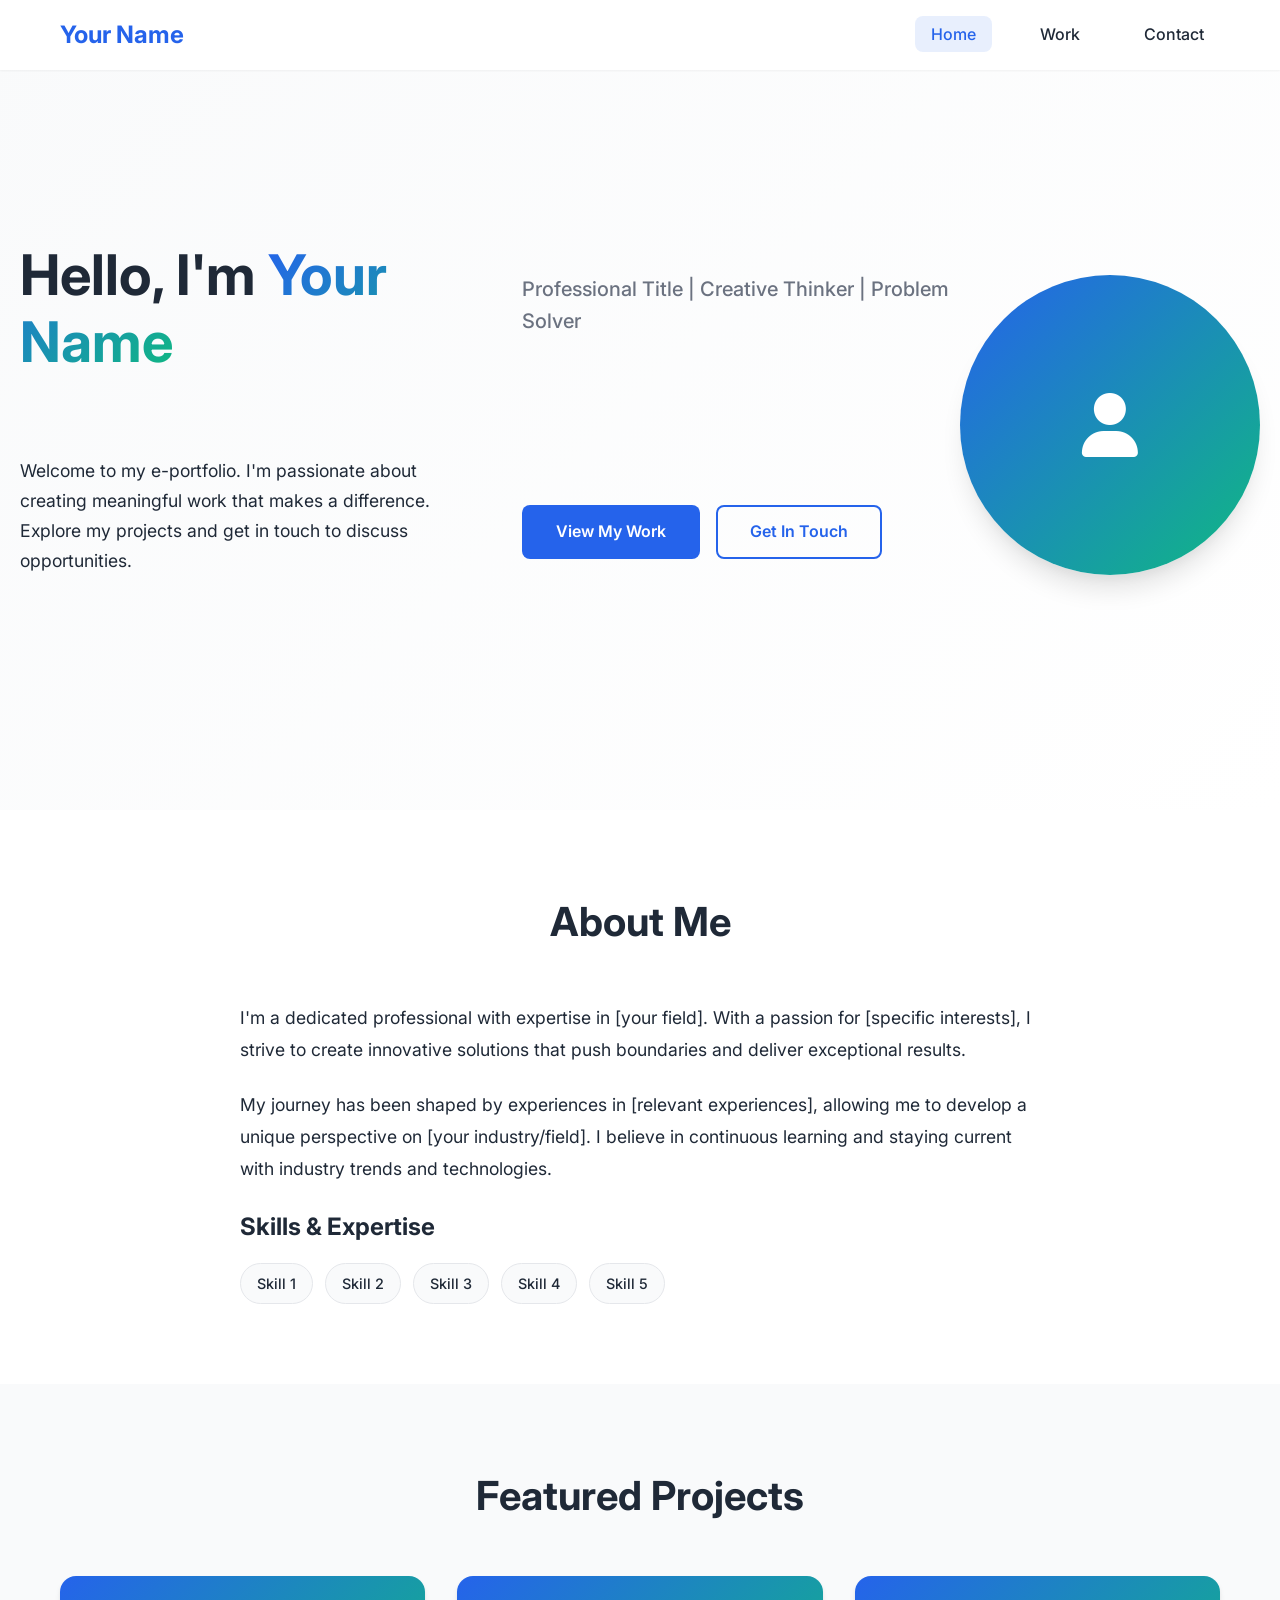
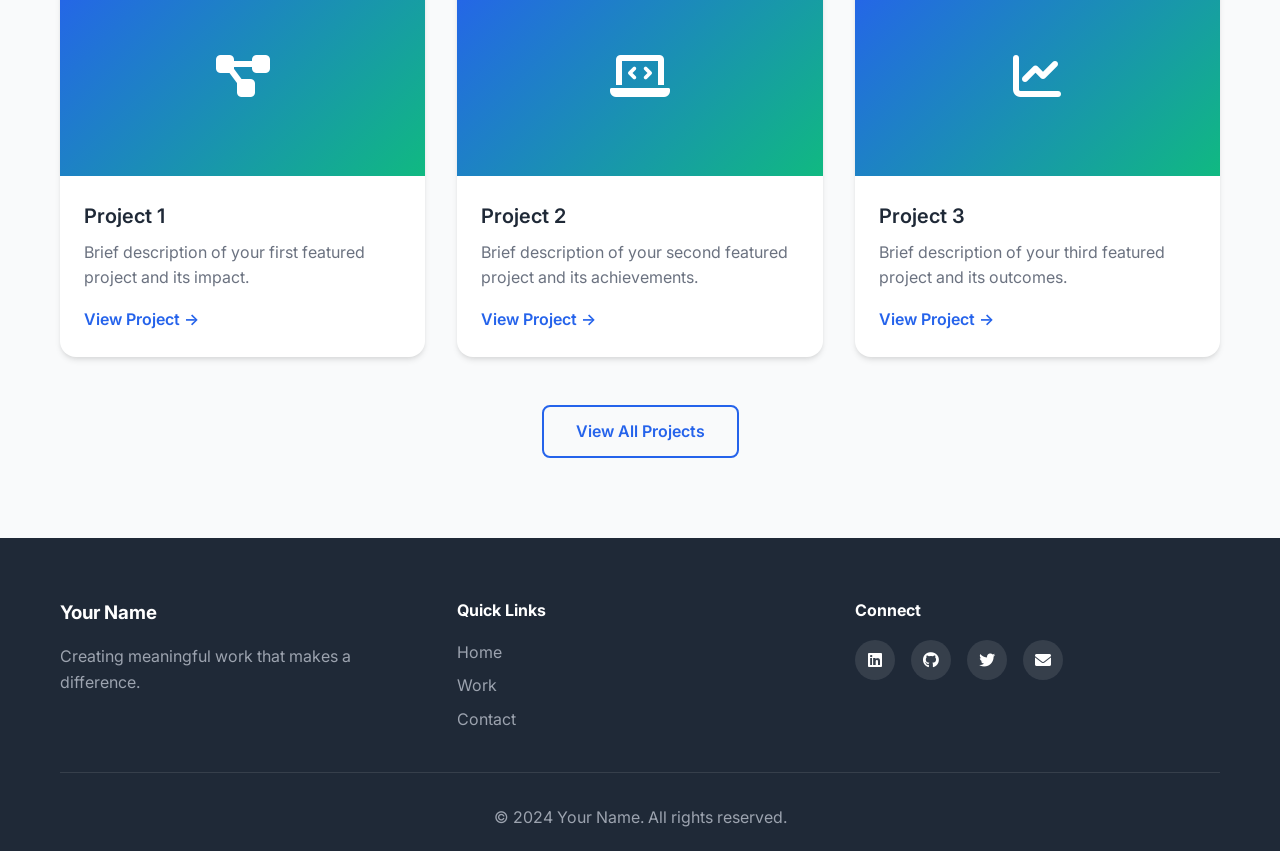
==== index.html @ 2f896cfc "Init commit" ====
<!DOCTYPE html>
<html lang="en">
<head>
    <meta charset="UTF-8">
    <meta name="viewport" content="width=device-width, initial-scale=1.0">
    <title>Your Name - E-Portfolio</title>
    <link rel="stylesheet" href="styles.css">
    <link href="https://fonts.googleapis.com/css2?family=Inter:wght@300;400;500;600;700&display=swap" rel="stylesheet">
    <link rel="stylesheet" href="https://cdnjs.cloudflare.com/ajax/libs/font-awesome/6.0.0/css/all.min.css">
</head>
<body>
    <nav class="navbar">
        <div class="nav-container">
            <div class="nav-logo">
                <a href="index.html">Your Name</a>
            </div>
            <ul class="nav-menu">
                <li class="nav-item">
                    <a href="index.html" class="nav-link active">Home</a>
                </li>
                <li class="nav-item">
                    <a href="work.html" class="nav-link">Work</a>
                </li>
                <li class="nav-item">
                    <a href="contact.html" class="nav-link">Contact</a>
                </li>
            </ul>
            <div class="nav-toggle">
                <span class="bar"></span>
                <span class="bar"></span>
                <span class="bar"></span>
            </div>
        </div>
    </nav>

    <main>
        <section class="hero">
            <div class="hero-content">
                <h1>Hello, I'm <span class="highlight">Your Name</span></h1>
                <p class="hero-subtitle">Professional Title | Creative Thinker | Problem Solver</p>
                <p class="hero-description">
                    Welcome to my e-portfolio. I'm passionate about creating meaningful work that makes a difference. 
                    Explore my projects and get in touch to discuss opportunities.
                </p>
                <div class="hero-buttons">
                    <a href="work.html" class="btn btn-primary">View My Work</a>
                    <a href="contact.html" class="btn btn-secondary">Get In Touch</a>
                </div>
            </div>
            <div class="hero-image">
                <div class="profile-placeholder">
                    <i class="fas fa-user"></i>
                </div>
            </div>
        </section>

        <section class="about">
            <div class="container">
                <h2>About Me</h2>
                <div class="about-content">
                    <div class="about-text">
                        <p>
                            I'm a dedicated professional with expertise in [your field]. With a passion for 
                            [specific interests], I strive to create innovative solutions that push boundaries 
                            and deliver exceptional results.
                        </p>
                        <p>
                            My journey has been shaped by experiences in [relevant experiences], allowing me 
                            to develop a unique perspective on [your industry/field]. I believe in continuous 
                            learning and staying current with industry trends and technologies.
                        </p>
                        <div class="skills">
                            <h3>Skills & Expertise</h3>
                            <div class="skill-tags">
                                <span class="skill-tag">Skill 1</span>
                                <span class="skill-tag">Skill 2</span>
                                <span class="skill-tag">Skill 3</span>
                                <span class="skill-tag">Skill 4</span>
                                <span class="skill-tag">Skill 5</span>
                            </div>
                        </div>
                    </div>
                </div>
            </div>
        </section>

        <section class="featured-work">
            <div class="container">
                <h2>Featured Projects</h2>
                <div class="work-grid">
                    <div class="work-card">
                        <div class="work-image">
                            <div class="image-placeholder">
                                <i class="fas fa-project-diagram"></i>
                            </div>
                        </div>
                        <div class="work-content">
                            <h3>Project 1</h3>
                            <p>Brief description of your first featured project and its impact.</p>
                            <a href="work/project1.html" class="read-more">View Project →</a>
                        </div>
                    </div>
                    <div class="work-card">
                        <div class="work-image">
                            <div class="image-placeholder">
                                <i class="fas fa-laptop-code"></i>
                            </div>
                        </div>
                        <div class="work-content">
                            <h3>Project 2</h3>
                            <p>Brief description of your second featured project and its achievements.</p>
                            <a href="work/project2.html" class="read-more">View Project →</a>
                        </div>
                    </div>
                    <div class="work-card">
                        <div class="work-image">
                            <div class="image-placeholder">
                                <i class="fas fa-chart-line"></i>
                            </div>
                        </div>
                        <div class="work-content">
                            <h3>Project 3</h3>
                            <p>Brief description of your third featured project and its outcomes.</p>
                            <a href="work/project3.html" class="read-more">View Project →</a>
                        </div>
                    </div>
                </div>
                <div class="view-all">
                    <a href="work.html" class="btn btn-outline">View All Projects</a>
                </div>
            </div>
        </section>
    </main>

    <footer class="footer">
        <div class="container">
            <div class="footer-content">
                <div class="footer-section">
                    <h3>Your Name</h3>
                    <p>Creating meaningful work that makes a difference.</p>
                </div>
                <div class="footer-section">
                    <h4>Quick Links</h4>
                    <ul>
                        <li><a href="index.html">Home</a></li>
                        <li><a href="work.html">Work</a></li>
                        <li><a href="contact.html">Contact</a></li>
                    </ul>
                </div>
                <div class="footer-section">
                    <h4>Connect</h4>
                    <div class="social-links">
                        <a href="#" aria-label="LinkedIn"><i class="fab fa-linkedin"></i></a>
                        <a href="#" aria-label="GitHub"><i class="fab fa-github"></i></a>
                        <a href="#" aria-label="Twitter"><i class="fab fa-twitter"></i></a>
                        <a href="#" aria-label="Email"><i class="fas fa-envelope"></i></a>
                    </div>
                </div>
            </div>
            <div class="footer-bottom">
                <p>&copy; 2024 Your Name. All rights reserved.</p>
            </div>
        </div>
    </footer>

    <script src="script.js"></script>
</body>
</html>
---- styles.css ----
/* Reset and Base Styles */
* {
    margin: 0;
    padding: 0;
    box-sizing: border-box;
}

:root {
    --primary-color: #2563eb;
    --primary-dark: #1e40af;
    --secondary-color: #10b981;
    --text-dark: #1f2937;
    --text-light: #6b7280;
    --bg-light: #f9fafb;
    --bg-white: #ffffff;
    --border-color: #e5e7eb;
    --shadow-sm: 0 1px 2px 0 rgba(0, 0, 0, 0.05);
    --shadow-md: 0 4px 6px -1px rgba(0, 0, 0, 0.1), 0 2px 4px -1px rgba(0, 0, 0, 0.06);
    --shadow-lg: 0 10px 15px -3px rgba(0, 0, 0, 0.1), 0 4px 6px -2px rgba(0, 0, 0, 0.05);
    --shadow-xl: 0 20px 25px -5px rgba(0, 0, 0, 0.1), 0 10px 10px -5px rgba(0, 0, 0, 0.04);
    --transition: all 0.3s ease;
}

body {
    font-family: 'Inter', -apple-system, BlinkMacSystemFont, 'Segoe UI', Roboto, sans-serif;
    line-height: 1.6;
    color: var(--text-dark);
    background-color: var(--bg-white);
}

.container {
    max-width: 1200px;
    margin: 0 auto;
    padding: 0 20px;
}

/* Navigation */
.navbar {
    background: var(--bg-white);
    box-shadow: var(--shadow-sm);
    position: fixed;
    top: 0;
    width: 100%;
    z-index: 1000;
    transition: var(--transition);
}

.nav-container {
    max-width: 1200px;
    margin: 0 auto;
    padding: 0 20px;
    display: flex;
    justify-content: space-between;
    align-items: center;
    height: 70px;
}

.nav-logo a {
    font-size: 1.5rem;
    font-weight: 700;
    color: var(--primary-color);
    text-decoration: none;
    transition: var(--transition);
}

.nav-logo a:hover {
    color: var(--primary-dark);
}

.nav-menu {
    display: flex;
    list-style: none;
    gap: 2rem;
}

.nav-link {
    color: var(--text-dark);
    text-decoration: none;
    font-weight: 500;
    padding: 0.5rem 1rem;
    border-radius: 0.5rem;
    transition: var(--transition);
    position: relative;
}

.nav-link:hover,
.nav-link.active {
    color: var(--primary-color);
    background: rgba(37, 99, 235, 0.1);
}

.nav-toggle {
    display: none;
    flex-direction: column;
    cursor: pointer;
}

.bar {
    width: 25px;
    height: 3px;
    background: var(--text-dark);
    margin: 3px 0;
    transition: var(--transition);
}

/* Hero Section */
.hero {
    padding: 120px 20px 80px;
    background: linear-gradient(135deg, var(--bg-light) 0%, var(--bg-white) 100%);
    min-height: 90vh;
    display: flex;
    align-items: center;
}

.hero-content {
    max-width: 1200px;
    margin: 0 auto;
    display: grid;
    grid-template-columns: 1fr 1fr;
    gap: 4rem;
    align-items: center;
}

.hero h1 {
    font-size: 3.5rem;
    font-weight: 700;
    line-height: 1.2;
    margin-bottom: 1rem;
}

.highlight {
    color: var(--primary-color);
    background: linear-gradient(135deg, var(--primary-color), var(--secondary-color));
    -webkit-background-clip: text;
    -webkit-text-fill-color: transparent;
    background-clip: text;
}

.hero-subtitle {
    font-size: 1.25rem;
    color: var(--text-light);
    margin-bottom: 1.5rem;
    font-weight: 500;
}

.hero-description {
    font-size: 1.1rem;
    color: var(--text-dark);
    margin-bottom: 2rem;
    line-height: 1.7;
}

.hero-buttons {
    display: flex;
    gap: 1rem;
    flex-wrap: wrap;
}

.hero-image {
    display: flex;
    justify-content: center;
    align-items: center;
}

.profile-placeholder {
    width: 300px;
    height: 300px;
    border-radius: 50%;
    background: linear-gradient(135deg, var(--primary-color), var(--secondary-color));
    display: flex;
    align-items: center;
    justify-content: center;
    color: white;
    font-size: 4rem;
    box-shadow: var(--shadow-xl);
}

/* Buttons */
.btn {
    display: inline-block;
    padding: 0.75rem 2rem;
    border-radius: 0.5rem;
    text-decoration: none;
    font-weight: 600;
    text-align: center;
    transition: var(--transition);
    border: 2px solid transparent;
    cursor: pointer;
    font-size: 1rem;
}

.btn-primary {
    background: var(--primary-color);
    color: white;
}

.btn-primary:hover {
    background: var(--primary-dark);
    transform: translateY(-2px);
    box-shadow: var(--shadow-lg);
}

.btn-secondary {
    background: transparent;
    color: var(--primary-color);
    border-color: var(--primary-color);
}

.btn-secondary:hover {
    background: var(--primary-color);
    color: white;
    transform: translateY(-2px);
}

.btn-outline {
    background: transparent;
    color: var(--primary-color);
    border-color: var(--primary-color);
}

.btn-outline:hover {
    background: var(--primary-color);
    color: white;
}

/* About Section */
.about {
    padding: 80px 20px;
    background: var(--bg-white);
}

.about h2 {
    font-size: 2.5rem;
    font-weight: 700;
    text-align: center;
    margin-bottom: 3rem;
    color: var(--text-dark);
}

.about-content {
    max-width: 800px;
    margin: 0 auto;
}

.about-text p {
    font-size: 1.1rem;
    line-height: 1.8;
    margin-bottom: 1.5rem;
    color: var(--text-dark);
}

.skills h3 {
    font-size: 1.5rem;
    margin-bottom: 1rem;
    color: var(--text-dark);
}

.skill-tags {
    display: flex;
    flex-wrap: wrap;
    gap: 0.75rem;
}

.skill-tag {
    background: var(--bg-light);
    color: var(--text-dark);
    padding: 0.5rem 1rem;
    border-radius: 2rem;
    font-size: 0.9rem;
    font-weight: 500;
    border: 1px solid var(--border-color);
}

/* Featured Work Section */
.featured-work {
    padding: 80px 20px;
    background: var(--bg-light);
}

.featured-work h2 {
    font-size: 2.5rem;
    font-weight: 700;
    text-align: center;
    margin-bottom: 3rem;
    color: var(--text-dark);
}

.work-grid {
    display: grid;
    grid-template-columns: repeat(auto-fit, minmax(350px, 1fr));
    gap: 2rem;
    margin-bottom: 3rem;
}

.work-card {
    background: var(--bg-white);
    border-radius: 1rem;
    overflow: hidden;
    box-shadow: var(--shadow-md);
    transition: var(--transition);
}

.work-card:hover {
    transform: translateY(-5px);
    box-shadow: var(--shadow-xl);
}

.work-image {
    height: 200px;
    background: linear-gradient(135deg, var(--primary-color), var(--secondary-color));
    display: flex;
    align-items: center;
    justify-content: center;
    color: white;
    font-size: 3rem;
}

.image-placeholder {
    display: flex;
    align-items: center;
    justify-content: center;
    width: 100%;
    height: 100%;
}

.work-content {
    padding: 1.5rem;
}

.work-content h3 {
    font-size: 1.25rem;
    font-weight: 600;
    margin-bottom: 0.5rem;
    color: var(--text-dark);
}

.work-content p {
    color: var(--text-light);
    margin-bottom: 1rem;
    line-height: 1.6;
}

.read-more {
    color: var(--primary-color);
    text-decoration: none;
    font-weight: 600;
    display: inline-flex;
    align-items: center;
    transition: var(--transition);
}

.read-more:hover {
    color: var(--primary-dark);
    transform: translateX(5px);
}

.view-all {
    text-align: center;
}

/* Page Header */
.page-header {
    padding: 120px 20px 60px;
    background: linear-gradient(135deg, var(--bg-light) 0%, var(--bg-white) 100%);
    text-align: center;
}

.page-header h1 {
    font-size: 3rem;
    font-weight: 700;
    margin-bottom: 1rem;
    color: var(--text-dark);
}

.page-header p {
    font-size: 1.25rem;
    color: var(--text-light);
    max-width: 600px;
    margin: 0 auto;
}

/* Work Filters */
.work-filters {
    padding: 40px 20px;
    background: var(--bg-white);
    border-bottom: 1px solid var(--border-color);
}

.filter-buttons {
    display: flex;
    justify-content: center;
    flex-wrap: wrap;
    gap: 1rem;
}

.filter-btn {
    background: var(--bg-light);
    color: var(--text-dark);
    border: 1px solid var(--border-color);
    padding: 0.5rem 1.5rem;
    border-radius: 2rem;
    cursor: pointer;
    transition: var(--transition);
    font-weight: 500;
}

.filter-btn:hover,
.filter-btn.active {
    background: var(--primary-color);
    color: white;
    border-color: var(--primary-color);
}

/* Work Showcase */
.work-showcase {
    padding: 60px 20px 80px;
    background: var(--bg-white);
}

.work-category {
    color: var(--primary-color);
    font-size: 0.9rem;
    font-weight: 600;
    text-transform: uppercase;
    letter-spacing: 0.05em;
    margin-bottom: 0.5rem;
}

.work-tech {
    display: flex;
    flex-wrap: wrap;
    gap: 0.5rem;
    margin: 1rem 0;
}

.tech-tag {
    background: var(--bg-light);
    color: var(--text-dark);
    padding: 0.25rem 0.75rem;
    border-radius: 0.25rem;
    font-size: 0.8rem;
    font-weight: 500;
    border: 1px solid var(--border-color);
}

/* Contact Section */
.contact-section {
    padding: 60px 20px 80px;
    background: var(--bg-light);
}

.contact-content {
    max-width: 1200px;
    margin: 0 auto;
    display: grid;
    grid-template-columns: 1fr 1fr;
    gap: 4rem;
}

.contact-info h2 {
    font-size: 2rem;
    font-weight: 700;
    margin-bottom: 1.5rem;
    color: var(--text-dark);
}

.contact-info p {
    font-size: 1.1rem;
    line-height: 1.7;
    color: var(--text-dark);
    margin-bottom: 2rem;
}

.contact-methods {
    margin-bottom: 2rem;
}

.contact-method {
    display: flex;
    align-items: center;
    gap: 1rem;
    margin-bottom: 1.5rem;
}

.contact-icon {
    width: 50px;
    height: 50px;
    background: var(--primary-color);
    color: white;
    border-radius: 50%;
    display: flex;
    align-items: center;
    justify-content: center;
    font-size: 1.2rem;
}

.contact-details h3 {
    font-size: 1.1rem;
    font-weight: 600;
    margin-bottom: 0.25rem;
    color: var(--text-dark);
}

.contact-details p {
    color: var(--text-light);
    margin: 0;
}

.response-time h3 {
    font-size: 1.1rem;
    font-weight: 600;
    margin-bottom: 0.5rem;
    color: var(--text-dark);
}

.response-time p {
    color: var(--text-light);
    margin: 0;
}

/* Contact Form */
.contact-form-container {
    background: var(--bg-white);
    padding: 2rem;
    border-radius: 1rem;
    box-shadow: var(--shadow-lg);
}

.contact-form h2 {
    font-size: 1.5rem;
    font-weight: 700;
    margin-bottom: 1.5rem;
    color: var(--text-dark);
}

.form-group {
    margin-bottom: 1.5rem;
}

.form-group label {
    display: block;
    margin-bottom: 0.5rem;
    font-weight: 500;
    color: var(--text-dark);
}

.form-group input,
.form-group textarea,
.form-group select {
    width: 100%;
    padding: 0.75rem;
    border: 1px solid var(--border-color);
    border-radius: 0.5rem;
    font-size: 1rem;
    transition: var(--transition);
    font-family: inherit;
}

.form-group input:focus,
.form-group textarea:focus,
.form-group select:focus {
    outline: none;
    border-color: var(--primary-color);
    box-shadow: 0 0 0 3px rgba(37, 99, 235, 0.1);
}

.form-group textarea {
    resize: vertical;
    min-height: 120px;
}

.checkbox-group {
    display: flex;
    align-items: center;
    gap: 0.5rem;
}

.checkbox-group input[type="checkbox"] {
    width: auto;
    margin: 0;
}

.checkbox-group label {
    margin: 0;
    font-weight: 400;
}

.form-status {
    margin-top: 1rem;
    padding: 0.75rem;
    border-radius: 0.5rem;
    display: none;
}

.form-status.success {
    background: #d1fae5;
    color: #065f46;
    border: 1px solid #10b981;
}

.form-status.error {
    background: #fee2e2;
    color: #991b1b;
    border: 1px solid #ef4444;
}

/* Footer */
.footer {
    background: var(--text-dark);
    color: white;
    padding: 60px 20px 20px;
}

.footer-content {
    max-width: 1200px;
    margin: 0 auto;
    display: grid;
    grid-template-columns: repeat(auto-fit, minmax(250px, 1fr));
    gap: 2rem;
    margin-bottom: 2rem;
}

.footer-section h3,
.footer-section h4 {
    margin-bottom: 1rem;
    color: white;
}

.footer-section p {
    color: #9ca3af;
    line-height: 1.6;
}

.footer-section ul {
    list-style: none;
}

.footer-section ul li {
    margin-bottom: 0.5rem;
}

.footer-section ul li a {
    color: #9ca3af;
    text-decoration: none;
    transition: var(--transition);
}

.footer-section ul li a:hover {
    color: white;
}

.social-links {
    display: flex;
    gap: 1rem;
}

.social-links a {
    width: 40px;
    height: 40px;
    background: rgba(255, 255, 255, 0.1);
    color: white;
    border-radius: 50%;
    display: flex;
    align-items: center;
    justify-content: center;
    text-decoration: none;
    transition: var(--transition);
}

.social-links a:hover {
    background: var(--primary-color);
    transform: translateY(-2px);
}

.footer-bottom {
    max-width: 1200px;
    margin: 0 auto;
    padding-top: 2rem;
    border-top: 1px solid rgba(255, 255, 255, 0.1);
    text-align: center;
}

.footer-bottom p {
    color: #9ca3af;
    margin: 0;
}

/* Responsive Design */
@media (max-width: 768px) {
    .nav-menu {
        position: fixed;
        left: -100%;
        top: 70px;
        flex-direction: column;
        background: var(--bg-white);
        width: 100%;
        text-align: center;
        transition: var(--transition);
        box-shadow: var(--shadow-lg);
        padding: 2rem 0;
    }

    .nav-menu.active {
        left: 0;
    }

    .nav-toggle {
        display: flex;
    }

    .hero-content {
        grid-template-columns: 1fr;
        text-align: center;
        gap: 2rem;
    }

    .hero h1 {
        font-size: 2.5rem;
    }

    .hero-buttons {
        justify-content: center;
    }

    .profile-placeholder {
        width: 250px;
        height: 250px;
        font-size: 3rem;
    }

    .contact-content {
        grid-template-columns: 1fr;
        gap: 2rem;
    }

    .work-grid {
        grid-template-columns: 1fr;
    }

    .filter-buttons {
        justify-content: flex-start;
        overflow-x: auto;
        padding-bottom: 1rem;
    }

    .page-header h1 {
        font-size: 2rem;
    }

    .about h2,
    .featured-work h2 {
        font-size: 2rem;
    }
}

@media (max-width: 480px) {
    .container {
        padding: 0 15px;
    }

    .hero {
        padding: 100px 15px 60px;
    }

    .hero h1 {
        font-size: 2rem;
    }

    .hero-subtitle {
        font-size: 1rem;
    }

    .hero-description {
        font-size: 1rem;
    }

    .page-header {
        padding: 100px 15px 40px;
    }

    .page-header h1 {
        font-size: 1.75rem;
    }

    .page-header p {
        font-size: 1rem;
    }

    .contact-form-container {
        padding: 1.5rem;
    }

    .footer {
        padding: 40px 15px 15px;
    }
}

/* Smooth scrolling */
html {
    scroll-behavior: smooth;
}

/* Loading animation */
@keyframes fadeIn {
    from {
        opacity: 0;
        transform: translateY(20px);
    }
    to {
        opacity: 1;
        transform: translateY(0);
    }
}

.fade-in {
    animation: fadeIn 0.6s ease-out;
}

/* Hidden class for filtering */
.hidden {
    display: none !important;
}

/* Project Page Styles */
.project-hero {
    padding: 120px 20px 60px;
    background: linear-gradient(135deg, var(--bg-light) 0%, var(--bg-white) 100%);
    text-align: center;
}

.breadcrumb {
    margin-bottom: 2rem;
    font-size: 0.9rem;
    color: var(--text-light);
}

.breadcrumb a {
    color: var(--primary-color);
    text-decoration: none;
}

.breadcrumb a:hover {
    color: var(--primary-dark);
}

.project-hero h1 {
    font-size: 3rem;
    font-weight: 700;
    margin-bottom: 1rem;
    color: var(--text-dark);
}

.project-subtitle {
    font-size: 1.25rem;
    color: var(--text-light);
    margin-bottom: 1.5rem;
    max-width: 800px;
    margin-left: auto;
    margin-right: auto;
}

.project-meta {
    display: flex;
    justify-content: center;
    gap: 2rem;
    flex-wrap: wrap;
}

.project-category {
    background: var(--primary-color);
    color: white;
    padding: 0.5rem 1rem;
    border-radius: 2rem;
    font-size: 0.9rem;
    font-weight: 600;
    text-transform: uppercase;
    letter-spacing: 0.05em;
}

.project-date {
    color: var(--text-light);
    font-weight: 500;
}

.project-overview {
    padding: 60px 20px 80px;
    background: var(--bg-white);
}

.project-content {
    max-width: 1200px;
    margin: 0 auto;
    display: grid;
    grid-template-columns: 2fr 1fr;
    gap: 4rem;
}

.project-main h2 {
    font-size: 2rem;
    font-weight: 700;
    margin-bottom: 1.5rem;
    color: var(--text-dark);
}

.project-main h3 {
    font-size: 1.5rem;
    font-weight: 600;
    margin-bottom: 1rem;
    color: var(--text-dark);
    margin-top: 2rem;
}

.project-main p {
    font-size: 1.1rem;
    line-height: 1.7;
    color: var(--text-dark);
    margin-bottom: 1.5rem;
}

.project-main ul {
    margin-bottom: 1.5rem;
}

.project-main li {
    font-size: 1.1rem;
    line-height: 1.7;
    color: var(--text-dark);
    margin-bottom: 0.5rem;
    margin-left: 1.5rem;
}

.project-image {
    margin: 2rem 0;
}

.project-image .image-placeholder.large {
    height: 400px;
    font-size: 4rem;
}

.project-info-card {
    background: var(--bg-light);
    padding: 1.5rem;
    border-radius: 1rem;
    margin-bottom: 2rem;
}

.project-info-card h3 {
    font-size: 1.25rem;
    font-weight: 600;
    margin-bottom: 1rem;
    color: var(--text-dark);
}

.info-item {
    margin-bottom: 0.75rem;
    font-size: 0.95rem;
    line-height: 1.6;
}

.info-item strong {
    color: var(--text-dark);
}

.tech-stack {
    margin-bottom: 2rem;
}

.tech-stack h3 {
    font-size: 1.25rem;
    font-weight: 600;
    margin-bottom: 1rem;
    color: var(--text-dark);
}

.project-links {
    margin-bottom: 2rem;
}

.project-links h3 {
    font-size: 1.25rem;
    font-weight: 600;
    margin-bottom: 1rem;
    color: var(--text-dark);
}

.project-links .btn {
    display: block;
    margin-bottom: 0.75rem;
    width: 100%;
}

.project-results {
    padding: 60px 20px 80px;
    background: var(--bg-light);
}

.project-results h2 {
    font-size: 2rem;
    font-weight: 700;
    text-align: center;
    margin-bottom: 3rem;
    color: var(--text-dark);
}

.results-grid {
    display: grid;
    grid-template-columns: repeat(auto-fit, minmax(200px, 1fr));
    gap: 2rem;
    max-width: 800px;
    margin: 0 auto;
}

.result-card {
    background: var(--bg-white);
    padding: 2rem;
    border-radius: 1rem;
    text-align: center;
    box-shadow: var(--shadow-md);
    transition: var(--transition);
}

.result-card:hover {
    transform: translateY(-5px);
    box-shadow: var(--shadow-xl);
}

.result-number {
    font-size: 2.5rem;
    font-weight: 700;
    color: var(--primary-color);
    margin-bottom: 0.5rem;
}

.result-label {
    font-size: 0.95rem;
    color: var(--text-light);
    line-height: 1.4;
}

.related-projects {
    padding: 60px 20px 80px;
    background: var(--bg-white);
}

.related-projects h2 {
    font-size: 2rem;
    font-weight: 700;
    text-align: center;
    margin-bottom: 3rem;
    color: var(--text-dark);
}

/* Responsive Design for Project Pages */
@media (max-width: 768px) {
    .project-hero h1 {
        font-size: 2rem;
    }
    
    .project-subtitle {
        font-size: 1rem;
    }
    
    .project-meta {
        flex-direction: column;
        align-items: center;
        gap: 1rem;
    }
    
    .project-content {
        grid-template-columns: 1fr;
        gap: 2rem;
    }
    
    .results-grid {
        grid-template-columns: repeat(auto-fit, minmax(150px, 1fr));
        gap: 1rem;
    }
    
    .result-number {
        font-size: 2rem;
    }
    
    .project-image .image-placeholder.large {
        height: 250px;
        font-size: 3rem;
    }
}

@media (max-width: 480px) {
    .project-hero {
        padding: 100px 15px 40px;
    }
    
    .project-overview {
        padding: 40px 15px 60px;
    }
    
    .project-results {
        padding: 40px 15px 60px;
    }
    
    .related-projects {
        padding: 40px 15px 60px;
    }
    
    .results-grid {
        grid-template-columns: 1fr;
    }
}
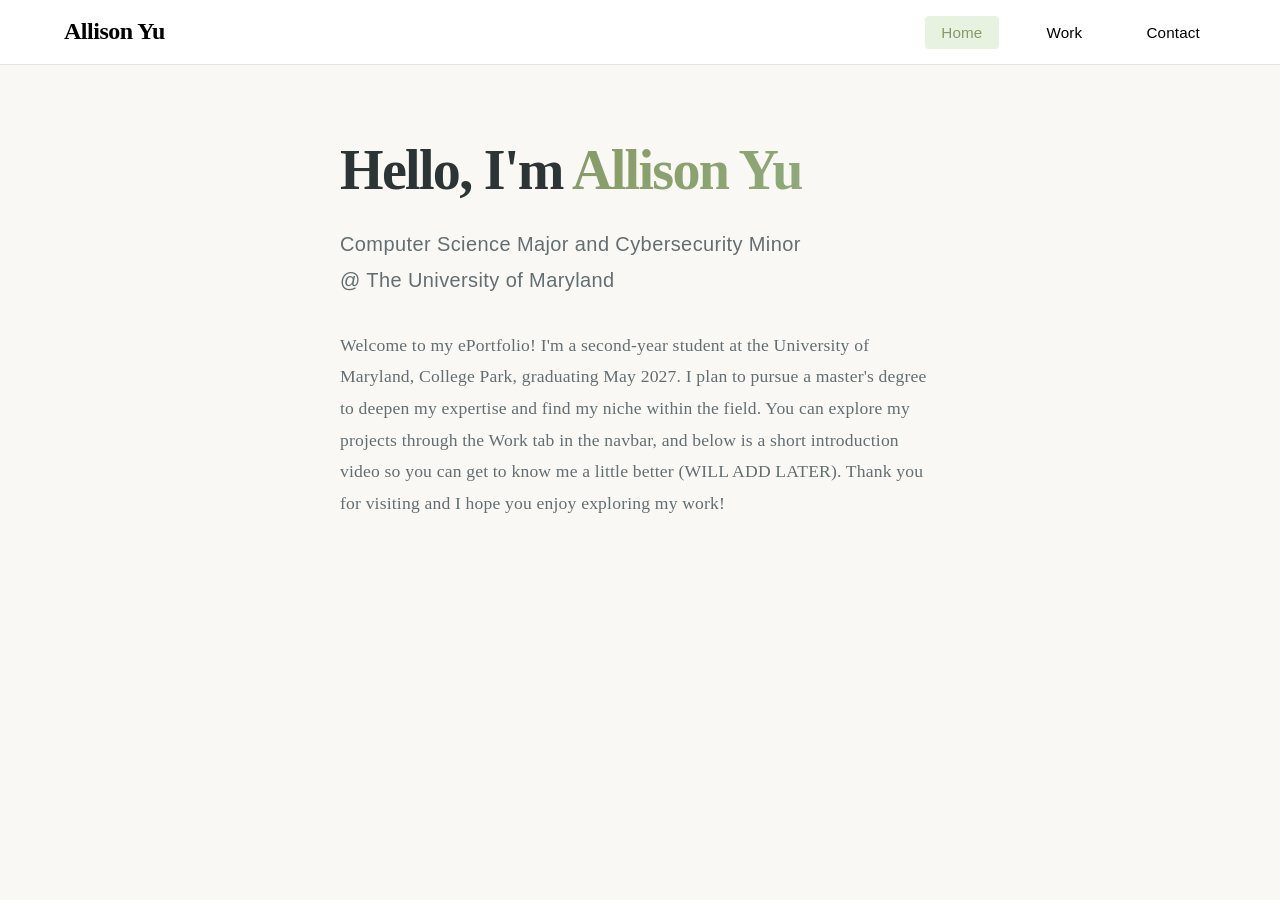
==== commit 98b9ddf4: "added projects + updated home page" ====
--- a/index.html
+++ b/index.html
@@ -3,7 +3,7 @@
 <head>
     <meta charset="UTF-8">
     <meta name="viewport" content="width=device-width, initial-scale=1.0">
-    <title>Your Name - E-Portfolio</title>
+    <title>Allison Yu - E-Portfolio</title>
     <link rel="stylesheet" href="styles.css">
     <link href="https://fonts.googleapis.com/css2?family=Inter:wght@300;400;500;600;700&display=swap" rel="stylesheet">
     <link rel="stylesheet" href="https://cdnjs.cloudflare.com/ajax/libs/font-awesome/6.0.0/css/all.min.css">
@@ -12,7 +12,7 @@
     <nav class="navbar">
         <div class="nav-container">
             <div class="nav-logo">
-                <a href="index.html">Your Name</a>
+                <a href="index.html">Allison Yu</a>
             </div>
             <ul class="nav-menu">
                 <li class="nav-item">
@@ -36,16 +36,15 @@
     <main>
         <section class="hero">
             <div class="hero-content">
-                <h1>Hello, I'm <span class="highlight">Your Name</span></h1>
-                <p class="hero-subtitle">Professional Title | Creative Thinker | Problem Solver</p>
+                <h1>Hello, I'm <span class="highlight">Allison Yu</span></h1>
+                <p class="hero-subtitle">Computer Science Major and Cybersecurity Minor<br>@ The University of Maryland</p>
                 <p class="hero-description">
-                    Welcome to my e-portfolio. I'm passionate about creating meaningful work that makes a difference. 
-                    Explore my projects and get in touch to discuss opportunities.
+                    Welcome to my ePortfolio! I'm a second-year student at the University of Maryland, College Park, 
+                    graduating May 2027. I plan to pursue a master's degree to deepen my expertise and find my niche 
+                    within the field. You can explore my projects through the Work tab in the navbar, and below is a 
+                    short introduction video so you can get to know me a little better (WILL ADD LATER). 
+                    Thank you for visiting and I hope you enjoy exploring my work!
                 </p>
-                <div class="hero-buttons">
-                    <a href="work.html" class="btn btn-primary">View My Work</a>
-                    <a href="contact.html" class="btn btn-secondary">Get In Touch</a>
-                </div>
             </div>
             <div class="hero-image">
                 <div class="profile-placeholder">
@@ -53,115 +52,7 @@
                 </div>
             </div>
         </section>
-
-        <section class="about">
-            <div class="container">
-                <h2>About Me</h2>
-                <div class="about-content">
-                    <div class="about-text">
-                        <p>
-                            I'm a dedicated professional with expertise in [your field]. With a passion for 
-                            [specific interests], I strive to create innovative solutions that push boundaries 
-                            and deliver exceptional results.
-                        </p>
-                        <p>
-                            My journey has been shaped by experiences in [relevant experiences], allowing me 
-                            to develop a unique perspective on [your industry/field]. I believe in continuous 
-                            learning and staying current with industry trends and technologies.
-                        </p>
-                        <div class="skills">
-                            <h3>Skills & Expertise</h3>
-                            <div class="skill-tags">
-                                <span class="skill-tag">Skill 1</span>
-                                <span class="skill-tag">Skill 2</span>
-                                <span class="skill-tag">Skill 3</span>
-                                <span class="skill-tag">Skill 4</span>
-                                <span class="skill-tag">Skill 5</span>
-                            </div>
-                        </div>
-                    </div>
-                </div>
-            </div>
-        </section>
-
-        <section class="featured-work">
-            <div class="container">
-                <h2>Featured Projects</h2>
-                <div class="work-grid">
-                    <div class="work-card">
-                        <div class="work-image">
-                            <div class="image-placeholder">
-                                <i class="fas fa-project-diagram"></i>
-                            </div>
-                        </div>
-                        <div class="work-content">
-                            <h3>Project 1</h3>
-                            <p>Brief description of your first featured project and its impact.</p>
-                            <a href="work/project1.html" class="read-more">View Project →</a>
-                        </div>
-                    </div>
-                    <div class="work-card">
-                        <div class="work-image">
-                            <div class="image-placeholder">
-                                <i class="fas fa-laptop-code"></i>
-                            </div>
-                        </div>
-                        <div class="work-content">
-                            <h3>Project 2</h3>
-                            <p>Brief description of your second featured project and its achievements.</p>
-                            <a href="work/project2.html" class="read-more">View Project →</a>
-                        </div>
-                    </div>
-                    <div class="work-card">
-                        <div class="work-image">
-                            <div class="image-placeholder">
-                                <i class="fas fa-chart-line"></i>
-                            </div>
-                        </div>
-                        <div class="work-content">
-                            <h3>Project 3</h3>
-                            <p>Brief description of your third featured project and its outcomes.</p>
-                            <a href="work/project3.html" class="read-more">View Project →</a>
-                        </div>
-                    </div>
-                </div>
-                <div class="view-all">
-                    <a href="work.html" class="btn btn-outline">View All Projects</a>
-                </div>
-            </div>
-        </section>
     </main>
-
-    <footer class="footer">
-        <div class="container">
-            <div class="footer-content">
-                <div class="footer-section">
-                    <h3>Your Name</h3>
-                    <p>Creating meaningful work that makes a difference.</p>
-                </div>
-                <div class="footer-section">
-                    <h4>Quick Links</h4>
-                    <ul>
-                        <li><a href="index.html">Home</a></li>
-                        <li><a href="work.html">Work</a></li>
-                        <li><a href="contact.html">Contact</a></li>
-                    </ul>
-                </div>
-                <div class="footer-section">
-                    <h4>Connect</h4>
-                    <div class="social-links">
-                        <a href="#" aria-label="LinkedIn"><i class="fab fa-linkedin"></i></a>
-                        <a href="#" aria-label="GitHub"><i class="fab fa-github"></i></a>
-                        <a href="#" aria-label="Twitter"><i class="fab fa-twitter"></i></a>
-                        <a href="#" aria-label="Email"><i class="fas fa-envelope"></i></a>
-                    </div>
-                </div>
-            </div>
-            <div class="footer-bottom">
-                <p>&copy; 2024 Your Name. All rights reserved.</p>
-            </div>
-        </div>
-    </footer>
 
     <script src="script.js"></script>
 </body>
--- a/styles.css
+++ b/styles.css
@@ -6,61 +6,71 @@
 }
 
 :root {
-    --primary-color: #2563eb;
-    --primary-dark: #1e40af;
-    --secondary-color: #10b981;
-    --text-dark: #1f2937;
-    --text-light: #6b7280;
-    --bg-light: #f9fafb;
+    --primary-color: #879a65;
+    --primary-dark: #5f7a45;
+    --primary-light: #8faa7a;
+    --secondary-color: #b8c99e;
+    --accent-color: #d4e4c7;
+    --text-dark: #2d3436;
+    --text-medium: #636e72;
+    --text-light: #95a5a6;
     --bg-white: #ffffff;
-    --border-color: #e5e7eb;
-    --shadow-sm: 0 1px 2px 0 rgba(0, 0, 0, 0.05);
-    --shadow-md: 0 4px 6px -1px rgba(0, 0, 0, 0.1), 0 2px 4px -1px rgba(0, 0, 0, 0.06);
-    --shadow-lg: 0 10px 15px -3px rgba(0, 0, 0, 0.1), 0 4px 6px -2px rgba(0, 0, 0, 0.05);
-    --shadow-xl: 0 20px 25px -5px rgba(0, 0, 0, 0.1), 0 10px 10px -5px rgba(0, 0, 0, 0.04);
-    --transition: all 0.3s ease;
+    --bg-cream: #faf8f5;
+    --bg-light: #f5f2ed;
+    --bg-matcha: #e8f2e1;
+    --border-color: #e1e8e0;
+    --shadow-sm: 0 1px 3px rgba(122, 154, 101, 0.1);
+    --shadow-md: 0 4px 6px rgba(122, 154, 101, 0.08);
+    --shadow-lg: 0 10px 15px rgba(122, 154, 101, 0.1);
+    --transition: all 0.3s cubic-bezier(0.4, 0, 0.2, 1);
 }
 
 body {
-    font-family: 'Inter', -apple-system, BlinkMacSystemFont, 'Segoe UI', Roboto, sans-serif;
-    line-height: 1.6;
-    color: var(--text-dark);
-    background-color: var(--bg-white);
+    font-family: 'Georgia', 'Times New Roman', serif;
+    line-height: 1.8;
+    color: var(--text-dark);
+    background-color: var(--bg-cream);
+    font-size: 18px;
+    letter-spacing: 0.01em;
 }
 
 .container {
     max-width: 1200px;
     margin: 0 auto;
-    padding: 0 20px;
+    padding: 0 24px;
 }
 
 /* Navigation */
 .navbar {
     background: var(--bg-white);
-    box-shadow: var(--shadow-sm);
+    border-bottom: 1px solid var(--border-color);
     position: fixed;
     top: 0;
     width: 100%;
     z-index: 1000;
     transition: var(--transition);
+    backdrop-filter: blur(10px);
+    background: rgba(255, 255, 255, 0.95);
 }
 
 .nav-container {
     max-width: 1200px;
     margin: 0 auto;
-    padding: 0 20px;
+    padding: 0 24px;
     display: flex;
     justify-content: space-between;
     align-items: center;
-    height: 70px;
+    height: 64px;
 }
 
 .nav-logo a {
     font-size: 1.5rem;
-    font-weight: 700;
-    color: var(--primary-color);
+    color: black;
     text-decoration: none;
     transition: var(--transition);
+    font-family: 'Georgia', serif;
+    font-weight: 700;
+    letter-spacing: -0.02em;
 }
 
 .nav-logo a:hover {
@@ -74,19 +84,21 @@
 }
 
 .nav-link {
-    color: var(--text-dark);
+    color: black;
     text-decoration: none;
     font-weight: 500;
     padding: 0.5rem 1rem;
-    border-radius: 0.5rem;
+    border-radius: 0.25rem;
     transition: var(--transition);
     position: relative;
+    font-size: 0.95rem;
+    font-family: -apple-system, BlinkMacSystemFont, 'Segoe UI', sans-serif;
 }
 
 .nav-link:hover,
 .nav-link.active {
     color: var(--primary-color);
-    background: rgba(37, 99, 235, 0.1);
+    background: var(--bg-matcha);
 }
 
 .nav-toggle {
@@ -105,32 +117,33 @@
 
 /* Hero Section */
 .hero {
-    padding: 120px 20px 80px;
-    background: linear-gradient(135deg, var(--bg-light) 0%, var(--bg-white) 100%);
-    min-height: 90vh;
+    padding: 140px 0 80px;
+    background: var(--bg-cream);
+    min-height: 60vh;
     display: flex;
     align-items: center;
 }
 
 .hero-content {
-    max-width: 1200px;
+    max-width: 680px;
     margin: 0 auto;
-    display: grid;
-    grid-template-columns: 1fr 1fr;
-    gap: 4rem;
-    align-items: center;
+    padding: 0 24px;
+    text-align: left;
 }
 
 .hero h1 {
     font-size: 3.5rem;
     font-weight: 700;
-    line-height: 1.2;
-    margin-bottom: 1rem;
+    line-height: 1.1;
+    margin-bottom: 1.5rem;
+    color: var(--text-dark);
+    font-family: 'Georgia', serif;
+    letter-spacing: -0.03em;
 }
 
 .highlight {
     color: var(--primary-color);
-    background: linear-gradient(135deg, var(--primary-color), var(--secondary-color));
+    background: linear-gradient(135deg, var(--primary-color), var(--primary-light));
     -webkit-background-clip: text;
     -webkit-text-fill-color: transparent;
     background-clip: text;
@@ -138,16 +151,19 @@
 
 .hero-subtitle {
     font-size: 1.25rem;
-    color: var(--text-light);
-    margin-bottom: 1.5rem;
-    font-weight: 500;
+    color: var(--text-medium);
+    margin-bottom: 2rem;
+    font-weight: 400;
+    font-family: -apple-system, BlinkMacSystemFont, 'Segoe UI', sans-serif;
+    letter-spacing: 0.02em;
 }
 
 .hero-description {
     font-size: 1.1rem;
-    color: var(--text-dark);
-    margin-bottom: 2rem;
-    line-height: 1.7;
+    color: var(--text-medium);
+    margin-bottom: 3rem;
+    line-height: 1.8;
+    max-width: 600px;
 }
 
 .hero-buttons {
@@ -157,102 +173,93 @@
 }
 
 .hero-image {
-    display: flex;
-    justify-content: center;
-    align-items: center;
-}
-
-.profile-placeholder {
-    width: 300px;
-    height: 300px;
-    border-radius: 50%;
-    background: linear-gradient(135deg, var(--primary-color), var(--secondary-color));
-    display: flex;
-    align-items: center;
-    justify-content: center;
-    color: white;
-    font-size: 4rem;
-    box-shadow: var(--shadow-xl);
+    display: none;
 }
 
 /* Buttons */
 .btn {
     display: inline-block;
-    padding: 0.75rem 2rem;
-    border-radius: 0.5rem;
+    padding: 0.75rem 1.5rem;
+    border-radius: 2rem;
     text-decoration: none;
     font-weight: 600;
     text-align: center;
     transition: var(--transition);
-    border: 2px solid transparent;
+    border: none;
     cursor: pointer;
-    font-size: 1rem;
+    font-size: 0.95rem;
+    font-family: -apple-system, BlinkMacSystemFont, 'Segoe UI', sans-serif;
+    letter-spacing: 0.02em;
 }
 
 .btn-primary {
-    background: var(--primary-color);
+    background: #cc8482;
     color: white;
 }
 
 .btn-primary:hover {
-    background: var(--primary-dark);
-    transform: translateY(-2px);
-    box-shadow: var(--shadow-lg);
+    background: #cc8482;
+    transform: translateY(-1px);
+    box-shadow: var(--shadow-md);
 }
 
 .btn-secondary {
-    background: transparent;
-    color: var(--primary-color);
-    border-color: var(--primary-color);
+    background: #cc8482;
+    color: white;
 }
 
 .btn-secondary:hover {
-    background: var(--primary-color);
+    background: #cc8482;
+    transform: translateY(-1px);
+}
+
+.btn-outline {
+    background: #cc8482;
     color: white;
-    transform: translateY(-2px);
-}
-
-.btn-outline {
-    background: transparent;
-    color: var(--primary-color);
-    border-color: var(--primary-color);
 }
 
 .btn-outline:hover {
-    background: var(--primary-color);
-    color: white;
+    background: #cc8482;
+    transform: translateY(-1px);
 }
 
 /* About Section */
 .about {
-    padding: 80px 20px;
+    padding: 80px 0;
     background: var(--bg-white);
+    border-top: 1px solid var(--border-color);
 }
 
 .about h2 {
     font-size: 2.5rem;
     font-weight: 700;
-    text-align: center;
-    margin-bottom: 3rem;
-    color: var(--text-dark);
+    text-align: left;
+    margin-bottom: 2rem;
+    color: var(--text-dark);
+    font-family: 'Georgia', serif;
+    letter-spacing: -0.02em;
 }
 
 .about-content {
-    max-width: 800px;
+    max-width: 680px;
     margin: 0 auto;
+    padding: 0 24px;
 }
 
 .about-text p {
     font-size: 1.1rem;
     line-height: 1.8;
     margin-bottom: 1.5rem;
-    color: var(--text-dark);
+    color: var(--text-medium);
+    font-family: 'Georgia', serif;
 }
 
 .skills h3 {
     font-size: 1.5rem;
     margin-bottom: 1rem;
     color: var(--text-dark);
+    font-family: 'Georgia', serif;
+    font-weight: 600;
 }
 
 .skill-tags {
@@ -262,47 +269,53 @@
 }
 
 .skill-tag {
-    background: var(--bg-light);
-    color: var(--text-dark);
+    background: var(--bg-matcha);
+    color: var(--primary-dark);
     padding: 0.5rem 1rem;
     border-radius: 2rem;
     font-size: 0.9rem;
     font-weight: 500;
-    border: 1px solid var(--border-color);
+    border: 1px solid var(--secondary-color);
+    font-family: -apple-system, BlinkMacSystemFont, 'Segoe UI', sans-serif;
 }
 
 /* Featured Work Section */
 .featured-work {
-    padding: 80px 20px;
-    background: var(--bg-light);
+    padding: 80px 0;
+    background: var(--bg-cream);
+    border-top: 1px solid var(--border-color);
 }
 
 .featured-work h2 {
     font-size: 2.5rem;
     font-weight: 700;
     text-align: center;
-    margin-bottom: 3rem;
-    color: var(--text-dark);
+    margin-bottom: 2rem;
+    color: var(--text-dark);
+    font-family: 'Georgia', serif;
+    letter-spacing: -0.02em;
 }
 
 .work-grid {
     display: grid;
-    grid-template-columns: repeat(auto-fit, minmax(350px, 1fr));
-    gap: 2rem;
+    grid-template-columns: repeat(3, 1fr);
+    gap: 1.5rem;
     margin-bottom: 3rem;
 }
 
 .work-card {
     background: var(--bg-white);
-    border-radius: 1rem;
+    border-radius: 0.5rem;
     overflow: hidden;
+    box-shadow: var(--shadow-sm);
+    transition: var(--transition);
+    border: 1px solid var(--border-color);
+}
+
+.work-card:hover {
+    transform: translateY(-2px);
     box-shadow: var(--shadow-md);
-    transition: var(--transition);
-}
-
-.work-card:hover {
-    transform: translateY(-5px);
-    box-shadow: var(--shadow-xl);
+    border-color: var(--secondary-color);
 }
 
 .work-image {
@@ -324,20 +337,23 @@
 }
 
 .work-content {
-    padding: 1.5rem;
+    padding: 2rem;
 }
 
 .work-content h3 {
-    font-size: 1.25rem;
+    font-size: 1.5rem;
     font-weight: 600;
-    margin-bottom: 0.5rem;
-    color: var(--text-dark);
+    margin-bottom: 0.75rem;
+    color: var(--text-dark);
+    font-family: 'Georgia', serif;
+    line-height: 1.3;
 }
 
 .work-content p {
-    color: var(--text-light);
-    margin-bottom: 1rem;
-    line-height: 1.6;
+    color: var(--text-medium);
+    margin-bottom: 1.5rem;
+    line-height: 1.7;
+    font-size: 1rem;
 }
 
 .read-more {
@@ -347,22 +363,29 @@
     display: inline-flex;
     align-items: center;
     transition: var(--transition);
+    font-size: 0.95rem;
+    font-family: -apple-system, BlinkMacSystemFont, 'Segoe UI', sans-serif;
+    letter-spacing: 0.02em;
 }
 
 .read-more:hover {
     color: var(--primary-dark);
-    transform: translateX(5px);
+    transform: translateX(4px);
 }
 
 .view-all {
-    text-align: center;
+    text-align: left;
+    padding: 0 24px;
+    max-width: 680px;
+    margin: 0 auto;
 }
 
 /* Page Header */
 .page-header {
-    padding: 120px 20px 60px;
-    background: linear-gradient(135deg, var(--bg-light) 0%, var(--bg-white) 100%);
-    text-align: center;
+    padding: 140px 0 60px;
+    background: var(--bg-cream);
+    text-align: left;
+    border-bottom: 1px solid var(--border-color);
 }
 
 .page-header h1 {
@@ -370,60 +393,72 @@
     font-weight: 700;
     margin-bottom: 1rem;
     color: var(--text-dark);
+    font-family: 'Georgia', serif;
+    letter-spacing: -0.02em;
+    text-align: center;
 }
 
 .page-header p {
     font-size: 1.25rem;
-    color: var(--text-light);
+    color: var(--text-medium);
     max-width: 600px;
     margin: 0 auto;
+    font-family: -apple-system, BlinkMacSystemFont, 'Segoe UI', sans-serif;
+    line-height: 1.6;
+    text-align: center;
 }
 
 /* Work Filters */
 .work-filters {
-    padding: 40px 20px;
+    padding: 40px 0;
     background: var(--bg-white);
     border-bottom: 1px solid var(--border-color);
 }
 
 .filter-buttons {
     display: flex;
-    justify-content: center;
+    justify-content: flex-start;
     flex-wrap: wrap;
-    gap: 1rem;
+    gap: 0.75rem;
+    max-width: 680px;
+    margin: 0 auto;
+    padding: 0 24px;
 }
 
 .filter-btn {
-    background: var(--bg-light);
-    color: var(--text-dark);
+    background: var(--bg-cream);
+    color: var(--text-medium);
     border: 1px solid var(--border-color);
-    padding: 0.5rem 1.5rem;
+    padding: 0.5rem 1rem;
     border-radius: 2rem;
     cursor: pointer;
     transition: var(--transition);
     font-weight: 500;
+    font-size: 0.9rem;
+    font-family: -apple-system, BlinkMacSystemFont, 'Segoe UI', sans-serif;
 }
 
 .filter-btn:hover,
 .filter-btn.active {
-    background: var(--primary-color);
-    color: white;
+    background: var(--bg-matcha);
+    color: var(--primary-dark);
     border-color: var(--primary-color);
 }
 
 /* Work Showcase */
 .work-showcase {
-    padding: 60px 20px 80px;
-    background: var(--bg-white);
+    padding: 60px 0 80px;
+    background: var(--bg-cream);
 }
 
 .work-category {
     color: var(--primary-color);
-    font-size: 0.9rem;
+    font-size: 0.85rem;
     font-weight: 600;
     text-transform: uppercase;
     letter-spacing: 0.05em;
     margin-bottom: 0.5rem;
+    font-family: -apple-system, BlinkMacSystemFont, 'Segoe UI', sans-serif;
 }
 
 .work-tech {
@@ -434,88 +469,207 @@
 }
 
 .tech-tag {
-    background: var(--bg-light);
-    color: var(--text-dark);
+    background: var(--bg-matcha);
+    color: var(--primary-dark);
     padding: 0.25rem 0.75rem;
     border-radius: 0.25rem;
     font-size: 0.8rem;
     font-weight: 500;
-    border: 1px solid var(--border-color);
+    border: 1px solid var(--secondary-color);
+    font-family: -apple-system, BlinkMacSystemFont, 'Segoe UI', sans-serif;
+    display: inline-block;
+}
+
+.tech-tags {
+    display: flex;
+    flex-wrap: wrap;
+    gap: 0.5rem;
+    line-height: 1.5;
 }
 
 /* Contact Section */
 .contact-section {
-    padding: 60px 20px 80px;
-    background: var(--bg-light);
+    padding: 60px 0 80px;
+    background: var(--bg-cream);
+    border-top: 1px solid var(--border-color);
 }
 
 .contact-content {
-    max-width: 1200px;
+    max-width: 680px;
     margin: 0 auto;
     display: grid;
-    grid-template-columns: 1fr 1fr;
+    grid-template-columns: 1fr;
     gap: 4rem;
+    padding: 0 24px;
 }
 
 .contact-info h2 {
-    font-size: 2rem;
+    font-size: 2.5rem;
     font-weight: 700;
     margin-bottom: 1.5rem;
     color: var(--text-dark);
+    font-family: 'Georgia', serif;
+    letter-spacing: -0.02em;
 }
 
 .contact-info p {
     font-size: 1.1rem;
-    line-height: 1.7;
-    color: var(--text-dark);
+    line-height: 1.8;
+    color: var(--text-medium);
     margin-bottom: 2rem;
-}
-
-.contact-methods {
-    margin-bottom: 2rem;
-}
-
-.contact-method {
+    font-family: 'Georgia', serif;
+}
+
+.page-header .contact-links {
+    display: flex;
+    justify-content: center;
+    gap: 1rem;
+    margin-top: 1rem;
+}
+
+.contact-link {
     display: flex;
     align-items: center;
-    gap: 1rem;
-    margin-bottom: 1.5rem;
-}
-
-.contact-icon {
+    justify-content: center;
     width: 50px;
     height: 50px;
-    background: var(--primary-color);
     color: white;
+    text-decoration: none;
+    font-size: 1.2rem;
+    transition: var(--transition);
     border-radius: 50%;
-    display: flex;
-    align-items: center;
-    justify-content: center;
-    font-size: 1.2rem;
-}
-
-.contact-details h3 {
+    border: 1px solid #cc8482;
+    background: #cc8482;
+}
+
+.contact-link:hover {
+    background: white;
+    color: #cc8482;
+    border-color: #cc8482;
+    transform: translateY(-2px);
+}
+
+/* Project Presentation */
+.project-presentation {
+    padding: 80px 0;
+    background: var(--bg-white);
+    border-top: 1px solid var(--border-color);
+}
+
+.project-presentation h2 {
+    font-size: 2.5rem;
+    font-weight: 700;
+    text-align: center;
+    margin-bottom: 3rem;
+    color: var(--text-dark);
+    font-family: 'Georgia', serif;
+    letter-spacing: -0.02em;
+}
+
+.presentation-embed {
+    position: relative;
+    max-width: 960px;
+    margin: 0 auto;
+    background: var(--bg-white);
+    border-radius: 0.5rem;
+    overflow: hidden;
+    box-shadow: var(--shadow-lg);
+}
+
+.presentation-embed iframe {
+    width: 100%;
+    height: 569px;
+    border: none;
+}
+
+@media (max-width: 768px) {
+    .presentation-embed iframe {
+        height: 400px;
+    }
+}
+
+@media (max-width: 480px) {
+    .presentation-embed iframe {
+        height: 300px;
+    }
+}
+
+/* Project Materials Section */
+.project-materials {
+    padding: 80px 0;
+    background: var(--bg-white);
+    border-top: 1px solid var(--border-color);
+}
+
+.project-materials h2 {
+    font-size: 2.5rem;
+    font-weight: 700;
+    text-align: center;
+    margin-bottom: 3rem;
+    color: var(--text-dark);
+    font-family: 'Georgia', serif;
+    letter-spacing: -0.02em;
+}
+
+.pdf-viewers {
+    display: flex;
+    flex-direction: column;
+    gap: 2rem;
+    margin-top: 1rem;
+}
+
+.pdf-viewer {
+    background: var(--bg-white);
+    border-radius: 0.5rem;
+    overflow: hidden;
+    box-shadow: var(--shadow-md);
+}
+
+.pdf-viewer h4 {
     font-size: 1.1rem;
     font-weight: 600;
-    margin-bottom: 0.25rem;
-    color: var(--text-dark);
-}
-
-.contact-details p {
-    color: var(--text-light);
+    color: var(--text-dark);
+    padding: 1rem;
+    background: var(--bg-light);
+    border-bottom: 1px solid var(--border-color);
     margin: 0;
-}
-
-.response-time h3 {
-    font-size: 1.1rem;
-    font-weight: 600;
-    margin-bottom: 0.5rem;
-    color: var(--text-dark);
-}
-
-.response-time p {
-    color: var(--text-light);
-    margin: 0;
+    font-family: -apple-system, BlinkMacSystemFont, 'Segoe UI', sans-serif;
+}
+
+.pdf-viewer iframe {
+    border: none;
+    display: block;
+    margin: 0 auto;
+    text-align: center;
+}
+
+.iframe-wrapper {
+    text-align: center;
+    overflow: hidden;
+    border-radius: 0.5rem;
+}
+
+@media (max-width: 768px) {
+    .pdf-viewers {
+        grid-template-columns: 1fr;
+        gap: 1.5rem;
+    }
+    
+    .pdf-viewer iframe {
+        height: 400px;
+    }
+}
+
+.pdf-links {
+    display: flex;
+    gap: 1rem;
+    flex-wrap: wrap;
+}
+
+.pdf-links .btn {
+    flex: 1;
+    min-width: 150px;
+    text-align: center;
 }
 
 /* Contact Form */
@@ -606,29 +760,34 @@
 
 /* Footer */
 .footer {
-    background: var(--text-dark);
-    color: white;
-    padding: 60px 20px 20px;
+    background: var(--bg-white);
+    color: var(--text-medium);
+    padding: 60px 0 20px;
+    border-top: 1px solid var(--border-color);
 }
 
 .footer-content {
-    max-width: 1200px;
+    max-width: 680px;
     margin: 0 auto;
     display: grid;
-    grid-template-columns: repeat(auto-fit, minmax(250px, 1fr));
+    grid-template-columns: 1fr;
     gap: 2rem;
     margin-bottom: 2rem;
+    padding: 0 24px;
 }
 
 .footer-section h3,
 .footer-section h4 {
     margin-bottom: 1rem;
-    color: white;
+    color: var(--text-dark);
+    font-family: 'Georgia', serif;
+    font-weight: 600;
 }
 
 .footer-section p {
-    color: #9ca3af;
+    color: var(--text-medium);
     line-height: 1.6;
+    font-family: -apple-system, BlinkMacSystemFont, 'Segoe UI', sans-serif;
 }
 
 .footer-section ul {
@@ -640,13 +799,14 @@
 }
 
 .footer-section ul li a {
-    color: #9ca3af;
+    color: var(--text-medium);
     text-decoration: none;
     transition: var(--transition);
+    font-family: -apple-system, BlinkMacSystemFont, 'Segoe UI', sans-serif;
 }
 
 .footer-section ul li a:hover {
-    color: white;
+    color: var(--primary-color);
 }
 
 .social-links {
@@ -657,32 +817,38 @@
 .social-links a {
     width: 40px;
     height: 40px;
-    background: rgba(255, 255, 255, 0.1);
-    color: white;
+    background: var(--bg-cream);
+    color: var(--primary-color);
     border-radius: 50%;
     display: flex;
     align-items: center;
     justify-content: center;
     text-decoration: none;
     transition: var(--transition);
+    border: 1px solid var(--border-color);
 }
 
 .social-links a:hover {
-    background: var(--primary-color);
+    background: var(--bg-matcha);
+    color: var(--primary-dark);
     transform: translateY(-2px);
+    border-color: var(--primary-color);
 }
 
 .footer-bottom {
-    max-width: 1200px;
+    max-width: 680px;
     margin: 0 auto;
     padding-top: 2rem;
-    border-top: 1px solid rgba(255, 255, 255, 0.1);
-    text-align: center;
+    border-top: 1px solid var(--border-color);
+    text-align: left;
+    padding: 2rem 24px 0;
 }
 
 .footer-bottom p {
-    color: #9ca3af;
+    color: var(--text-light);
     margin: 0;
+    font-family: -apple-system, BlinkMacSystemFont, 'Segoe UI', sans-serif;
+    font-size: 0.9rem;
 }
 
 /* Responsive Design */
@@ -690,14 +856,15 @@
     .nav-menu {
         position: fixed;
         left: -100%;
-        top: 70px;
+        top: 64px;
         flex-direction: column;
         background: var(--bg-white);
         width: 100%;
         text-align: center;
         transition: var(--transition);
-        box-shadow: var(--shadow-lg);
+        box-shadow: var(--shadow-md);
         padding: 2rem 0;
+        border-top: 1px solid var(--border-color);
     }
 
     .nav-menu.active {
@@ -708,33 +875,31 @@
         display: flex;
     }
 
-    .hero-content {
-        grid-template-columns: 1fr;
-        text-align: center;
-        gap: 2rem;
-    }
-
     .hero h1 {
         font-size: 2.5rem;
     }
 
+    .hero-subtitle {
+        font-size: 1.1rem;
+    }
+
+    .hero-description {
+        font-size: 1rem;
+    }
+
     .hero-buttons {
-        justify-content: center;
-    }
-
-    .profile-placeholder {
-        width: 250px;
-        height: 250px;
-        font-size: 3rem;
-    }
-
-    .contact-content {
+        justify-content: flex-start;
+    }
+
+    .about h2,
+    .featured-work h2,
+    .contact-info h2 {
+        font-size: 2rem;
+    }
+
+    .work-grid {
         grid-template-columns: 1fr;
         gap: 2rem;
-    }
-
-    .work-grid {
-        grid-template-columns: 1fr;
     }
 
     .filter-buttons {
@@ -747,19 +912,31 @@
         font-size: 2rem;
     }
 
-    .about h2,
-    .featured-work h2 {
-        font-size: 2rem;
+    .page-header p {
+        font-size: 1rem;
+    }
+
+    .contact-content {
+        grid-template-columns: 1fr;
+        gap: 2rem;
     }
 }
 
 @media (max-width: 480px) {
     .container {
-        padding: 0 15px;
+        padding: 0 16px;
+    }
+
+    .nav-container {
+        padding: 0 16px;
     }
 
     .hero {
-        padding: 100px 15px 60px;
+        padding: 120px 0 60px;
+    }
+
+    .hero-content {
+        padding: 0 16px;
     }
 
     .hero h1 {
@@ -771,27 +948,42 @@
     }
 
     .hero-description {
-        font-size: 1rem;
+        font-size: 0.95rem;
+    }
+
+    .about,
+    .featured-work,
+    .contact-section {
+        padding: 60px 0;
+    }
+
+    .about-content,
+    .contact-content {
+        padding: 0 16px;
+    }
+
+    .filter-buttons {
+        padding: 0 16px;
+    }
+
+    .view-all {
+        padding: 0 16px;
+    }
+
+    .work-content {
+        padding: 1.5rem;
     }
 
     .page-header {
-        padding: 100px 15px 40px;
-    }
-
-    .page-header h1 {
-        font-size: 1.75rem;
-    }
-
-    .page-header p {
-        font-size: 1rem;
-    }
-
-    .contact-form-container {
-        padding: 1.5rem;
-    }
-
-    .footer {
-        padding: 40px 15px 15px;
+        padding: 120px 0 40px;
+    }
+
+    .footer-content {
+        padding: 0 16px;
+    }
+
+    .footer-bottom {
+        padding: 2rem 16px 0;
     }
 }
 
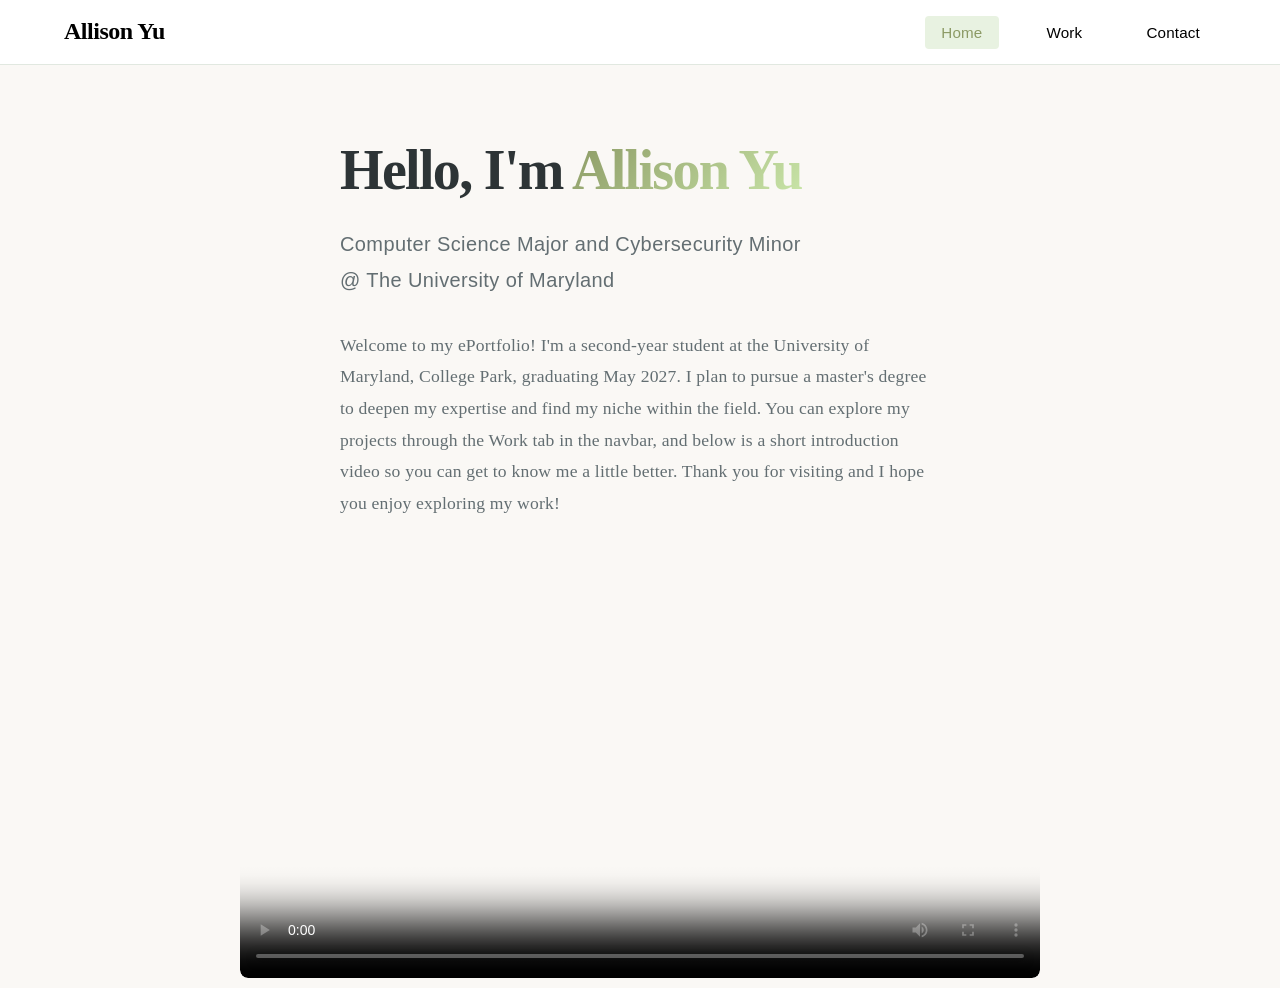
==== commit c77f992e: "added intro video + animations to buttons" ====
--- a/index.html
+++ b/index.html
@@ -3,7 +3,7 @@
 <head>
     <meta charset="UTF-8">
     <meta name="viewport" content="width=device-width, initial-scale=1.0">
-    <title>Allison Yu - E-Portfolio</title>
+    <title>Allison Yu</title>
     <link rel="stylesheet" href="styles.css">
     <link href="https://fonts.googleapis.com/css2?family=Inter:wght@300;400;500;600;700&display=swap" rel="stylesheet">
     <link rel="stylesheet" href="https://cdnjs.cloudflare.com/ajax/libs/font-awesome/6.0.0/css/all.min.css">
@@ -42,7 +42,7 @@
                     Welcome to my ePortfolio! I'm a second-year student at the University of Maryland, College Park, 
                     graduating May 2027. I plan to pursue a master's degree to deepen my expertise and find my niche 
                     within the field. You can explore my projects through the Work tab in the navbar, and below is a 
-                    short introduction video so you can get to know me a little better (WILL ADD LATER). 
+                    short introduction video so you can get to know me a little better. 
                     Thank you for visiting and I hope you enjoy exploring my work!
                 </p>
             </div>
@@ -52,6 +52,18 @@
                 </div>
             </div>
         </section>
+
+        <section class="intro-video">
+            <div class="container">
+                <div class="video-container">
+                    <video controls id="intro-video" poster="work/artifacts/thumbnail.png">
+                        <source src="work/artifacts/intro.mp4" type="video/mp4">
+                        Your browser does not support the video tag.
+                    </video>
+                </div>
+            </div>
+        </section>
+
     </main>
 
     <script src="script.js"></script>
--- a/styles.css
+++ b/styles.css
@@ -6,11 +6,12 @@
 }
 
 :root {
-    --primary-color: #879a65;
-    --primary-dark: #5f7a45;
-    --primary-light: #8faa7a;
+    --primary-color: #8c9a65;
+    --primary-dark: #677a45;
+    --primary-light: #cae6a9;
     --secondary-color: #b8c99e;
     --accent-color: #d4e4c7;
+    --pink-color: #cf8f8a;
     --text-dark: #2d3436;
     --text-medium: #636e72;
     --text-light: #95a5a6;
@@ -117,7 +118,7 @@
 
 /* Hero Section */
 .hero {
-    padding: 140px 0 80px;
+    padding: 140px 0 0px;
     background: var(--bg-cream);
     min-height: 60vh;
     display: flex;
@@ -193,34 +194,66 @@
 }
 
 .btn-primary {
-    background: #cc8482;
+    background: var(--pink-color);
     color: white;
 }
 
 .btn-primary:hover {
-    background: #cc8482;
+    background: var(--pink-color);
+    color: rgb(151, 80, 80);
     transform: translateY(-1px);
-    box-shadow: var(--shadow-md);
-}
-
-.btn-secondary {
-    background: #cc8482;
+    box-shadow: 0 0 10px 4px rgba(207, 143, 138, 0.3), 0 0 20px 8px rgba(207, 143, 138, 0.15);
+    
+}
+
+.btn-outline {
+    background: var(--pink-color);
     color: white;
 }
 
-.btn-secondary:hover {
-    background: #cc8482;
+.btn-outline:hover {
+    background: var(--pink-color);
     transform: translateY(-1px);
 }
 
-.btn-outline {
-    background: #cc8482;
-    color: white;
-}
-
-.btn-outline:hover {
-    background: #cc8482;
-    transform: translateY(-1px);
+/* Intro Video Section */
+.intro-video {
+    padding: 10px 0;
+    background: var(--bg-cream);
+    border-top: none;
+}
+
+.video-container {
+    max-width: 800px;
+    margin: 0 auto;
+    border-radius: 0.5rem;
+    overflow: hidden;
+    box-shadow: none;
+    background: transparent;
+}
+
+.video-container video {
+    width: 100%;
+    height: auto;
+    display: block;
+    border-radius: 0.5rem;
+    border: none;
+    box-shadow: none;
+    object-fit: contain;
+}
+
+@media (max-width: 768px) {
+    .intro-video {
+        padding: 40px 16px;
+    }
+    
+    .video-container {
+        max-width: 100%;
+    }
+    
+    .video-container video {
+        height: 300px;
+    }
 }
 
 /* About Section */
@@ -303,19 +336,33 @@
     margin-bottom: 3rem;
 }
 
+.current-work-container {
+    display: flex;
+    justify-content: center;
+    margin-top: 2rem;
+}
+
+.current-work-container .work-card {
+    max-width: 400px;
+}
+
 .work-card {
     background: var(--bg-white);
     border-radius: 0.5rem;
     overflow: hidden;
     box-shadow: var(--shadow-sm);
-    transition: var(--transition);
-    border: 1px solid var(--border-color);
+    transition: all 0.3s cubic-bezier(0.4, 0, 0.2, 1);
 }
 
 .work-card:hover {
-    transform: translateY(-2px);
-    box-shadow: var(--shadow-md);
-    border-color: var(--secondary-color);
+    transform: translateY(-8px) scale(1.02);
+    box-shadow: 0 0 20px 8px rgba(207, 143, 138, 0.3), 0 0 40px 16px rgba(207, 143, 138, 0.15);
+}
+
+.work-card-link {
+    text-decoration: none;
+    color: inherit;
+    display: block;
 }
 
 .work-image {
@@ -469,13 +516,13 @@
 }
 
 .tech-tag {
-    background: var(--bg-matcha);
-    color: var(--primary-dark);
+    background: var(--pink-color);
+    color: white;
     padding: 0.25rem 0.75rem;
     border-radius: 0.25rem;
     font-size: 0.8rem;
     font-weight: 500;
-    border: 1px solid var(--secondary-color);
+    border: 1px solid var(--pink-color);
     font-family: -apple-system, BlinkMacSystemFont, 'Segoe UI', sans-serif;
     display: inline-block;
 }
@@ -528,25 +575,32 @@
 }
 
 .contact-link {
-    display: flex;
+    display: inline-flex;
     align-items: center;
     justify-content: center;
     width: 50px;
     height: 50px;
-    color: white;
-    text-decoration: none;
     font-size: 1.2rem;
     transition: var(--transition);
     border-radius: 50%;
-    border: 1px solid #cc8482;
-    background: #cc8482;
+    border: 1px solid var(--pink-color);
+    background: var(--pink-color);
+    color: white !important;
+}
+
+.contact-link i {
+    color: white !important;
 }
 
 .contact-link:hover {
     background: white;
-    color: #cc8482;
-    border-color: #cc8482;
+    color: var(--pink-color) !important;
+    border-color: var(--pink-color);
     transform: translateY(-2px);
+}
+
+.contact-link:hover i {
+    color: var(--pink-color) !important;
 }
 
 /* Project Presentation */
@@ -901,6 +955,20 @@
         grid-template-columns: 1fr;
         gap: 2rem;
     }
+}
+
+@media (min-width: 768px) and (max-width: 1024px) {
+    .work-grid {
+        grid-template-columns: repeat(2, 1fr);
+        gap: 1.5rem;
+    }
+}
+
+@media (min-width: 1025px) {
+    .work-grid {
+        grid-template-columns: repeat(3, 1fr);
+        gap: 1.5rem;
+    }
 
     .filter-buttons {
         justify-content: flex-start;
@@ -1243,6 +1311,78 @@
     color: var(--text-dark);
 }
 
+/* Project Navigation */
+.project-navigation {
+    padding: 40px 20px;
+    background: var(--bg-white);
+    border-top: 1px solid var(--border-color);
+}
+
+.project-navigation .container {
+    max-width: 1200px;
+    margin: 0 auto;
+    padding: 0 24px;
+}
+
+.nav-buttons {
+    display: flex;
+    justify-content: center;
+    align-items: center;
+    gap: 1rem;
+    flex-wrap: wrap;
+}
+
+.nav-buttons .btn {
+    position: relative;
+    overflow: hidden;
+    transition: all 0.3s cubic-bezier(0.4, 0, 0.2, 1);
+}
+
+.nav-buttons .btn::after {
+    content: ' →';
+    opacity: 0;
+    transform: translateX(-8px);
+    display: inline-block;
+    transition: all 0.3s cubic-bezier(0.4, 0, 0.2, 1);
+}
+
+.nav-buttons .btn:hover::after {
+    opacity: 1;
+    transform: translateX(4px);
+}
+
+.nav-buttons .btn {
+    background: var(--pink-color);
+    color: white;
+}
+
+.nav-buttons .btn:hover {
+    transform: translateX(6px);
+    box-shadow: 0 4px 12px rgba(207, 143, 138, 0.3);
+}
+
+.nav-buttons .btn-prev::after {
+    content: none;
+}
+
+.nav-buttons .btn-prev::before {
+    content: '← ';
+    opacity: 0;
+    transform: translateX(8px);
+    display: inline-block;
+    transition: all 0.3s cubic-bezier(0.4, 0, 0.2, 1);
+}
+
+.nav-buttons .btn-prev:hover::before {
+    opacity: 1;
+    transform: translateX(-4px);
+}
+
+.nav-buttons .btn-prev:hover {
+    transform: translateX(-6px);
+    box-shadow: 0 4px 12px rgba(207, 143, 138, 0.3);
+}
+
 /* Responsive Design for Project Pages */
 @media (max-width: 768px) {
     .project-hero h1 {
@@ -1277,6 +1417,16 @@
         height: 250px;
         font-size: 3rem;
     }
+    
+    .project-navigation .container {
+        padding: 0 16px;
+    }
+    
+    .nav-buttons .btn {
+        min-width: 100%;
+        text-align: center;
+        margin-bottom: 0.5rem;
+    }
 }
 
 @media (max-width: 480px) {
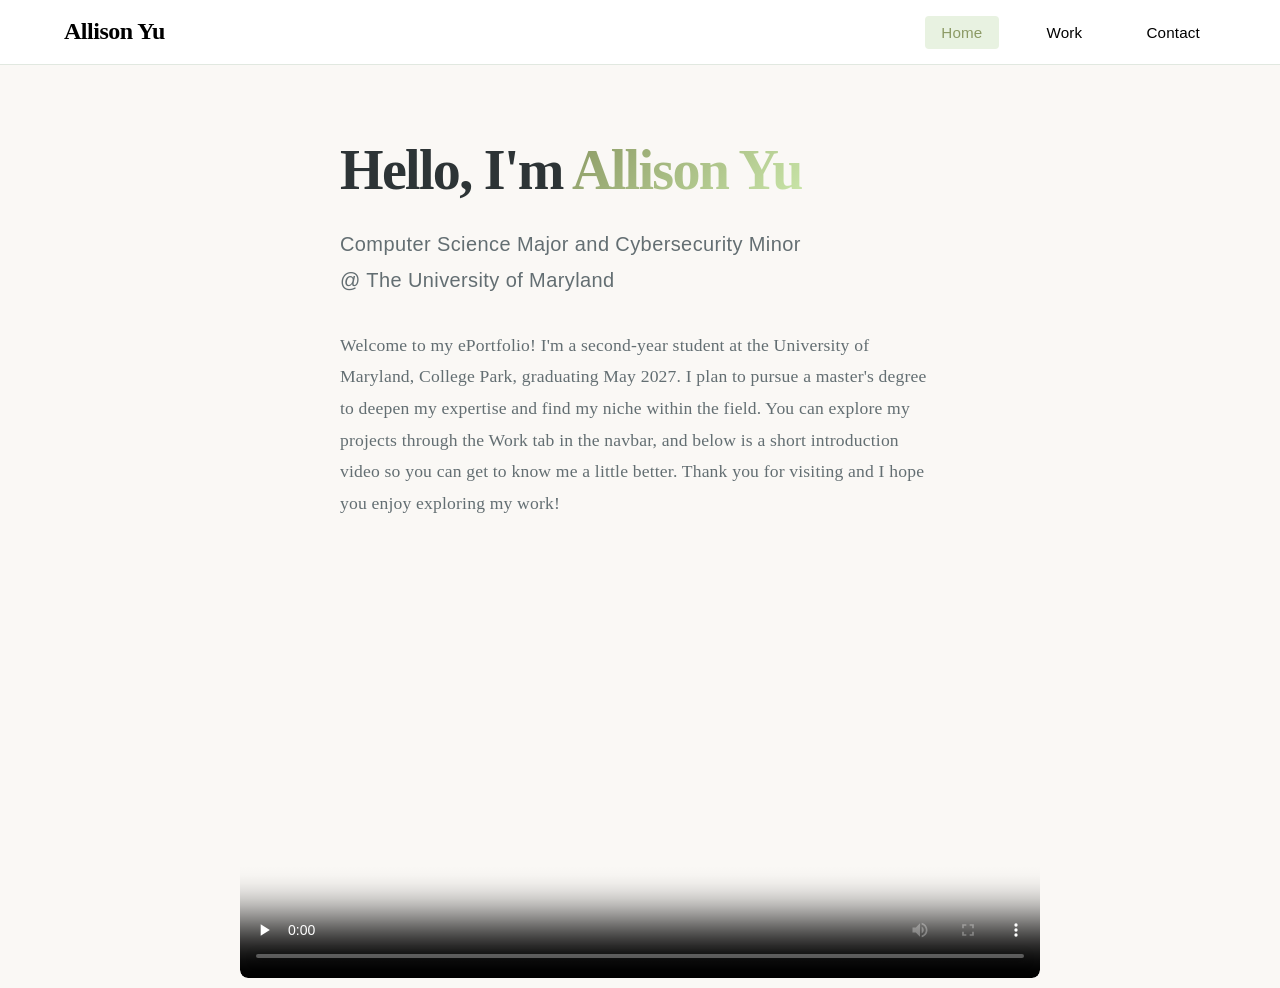
==== commit 7354fd20: "added favicon + edited reflections" ====
--- a/index.html
+++ b/index.html
@@ -3,7 +3,8 @@
 <head>
     <meta charset="UTF-8">
     <meta name="viewport" content="width=device-width, initial-scale=1.0">
-    <title>Allison Yu</title>
+    <title>Allison Yu - ePortfolio</title>
+    <link rel="icon" href="data:image/svg+xml,<svg xmlns=%22http://www.w3.org/2000/svg%22 viewBox=%220 0 100 100%22><text y=%22.9em%22 font-size=%2290%22>🌿</text></svg>">
     <link rel="stylesheet" href="styles.css">
     <link href="https://fonts.googleapis.com/css2?family=Inter:wght@300;400;500;600;700&display=swap" rel="stylesheet">
     <link rel="stylesheet" href="https://cdnjs.cloudflare.com/ajax/libs/font-awesome/6.0.0/css/all.min.css">
@@ -56,7 +57,7 @@
         <section class="intro-video">
             <div class="container">
                 <div class="video-container">
-                    <video controls id="intro-video" poster="work/artifacts/thumbnail.png">
+                    <video controls id="intro-video" poster="work/artifacts/thumbnail.png" preload="none">
                         <source src="work/artifacts/intro.mp4" type="video/mp4">
                         Your browser does not support the video tag.
                     </video>
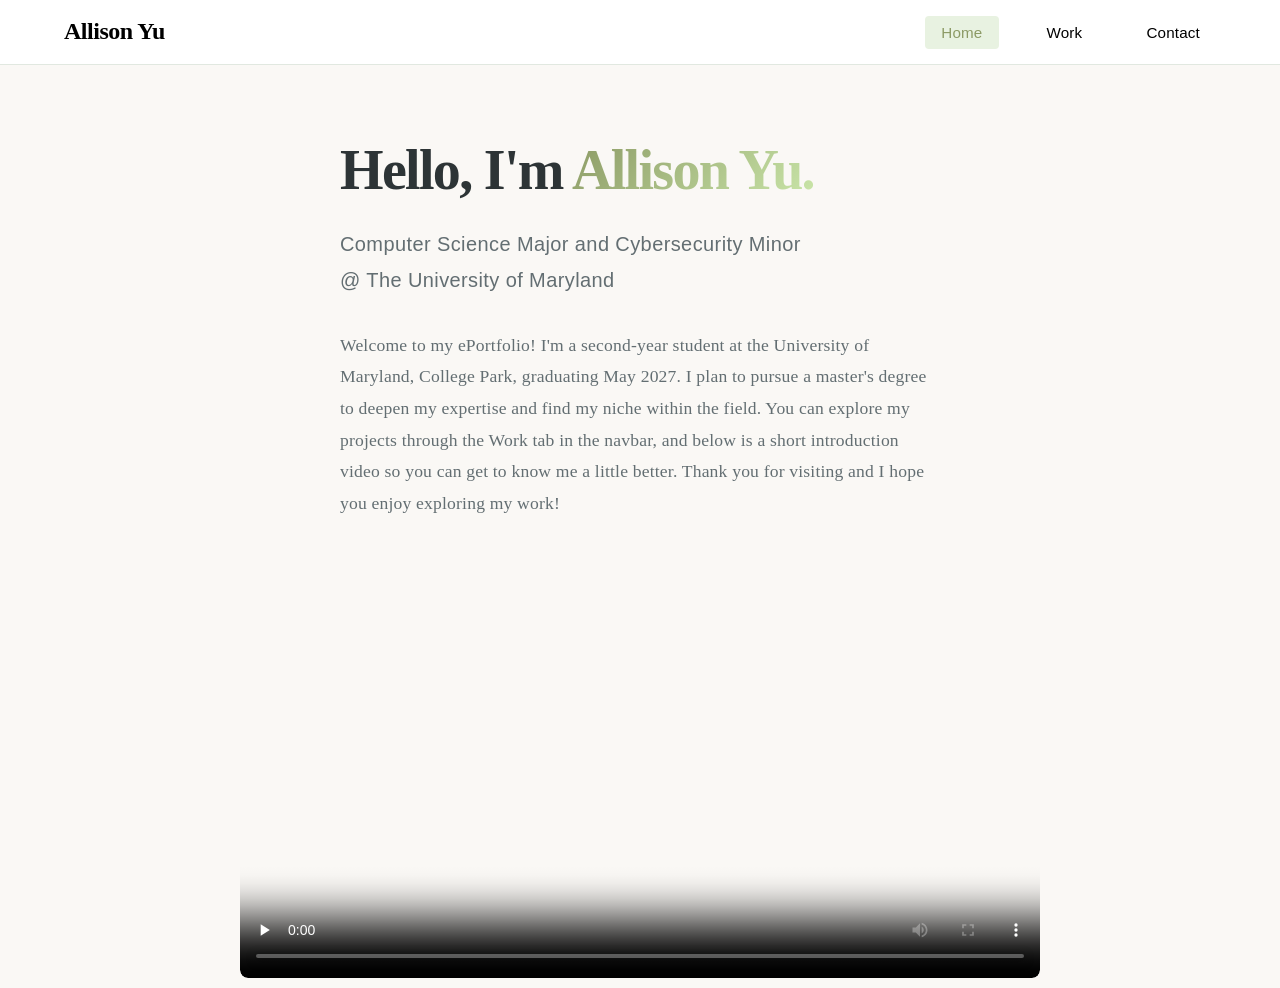
==== commit c913229a: "small edit to home page" ====
--- a/index.html
+++ b/index.html
@@ -37,7 +37,7 @@
     <main>
         <section class="hero">
             <div class="hero-content">
-                <h1>Hello, I'm <span class="highlight">Allison Yu</span></h1>
+                <h1>Hello, I'm <span class="highlight">Allison Yu.</span></h1>
                 <p class="hero-subtitle">Computer Science Major and Cybersecurity Minor<br>@ The University of Maryland</p>
                 <p class="hero-description">
                     Welcome to my ePortfolio! I'm a second-year student at the University of Maryland, College Park, 
